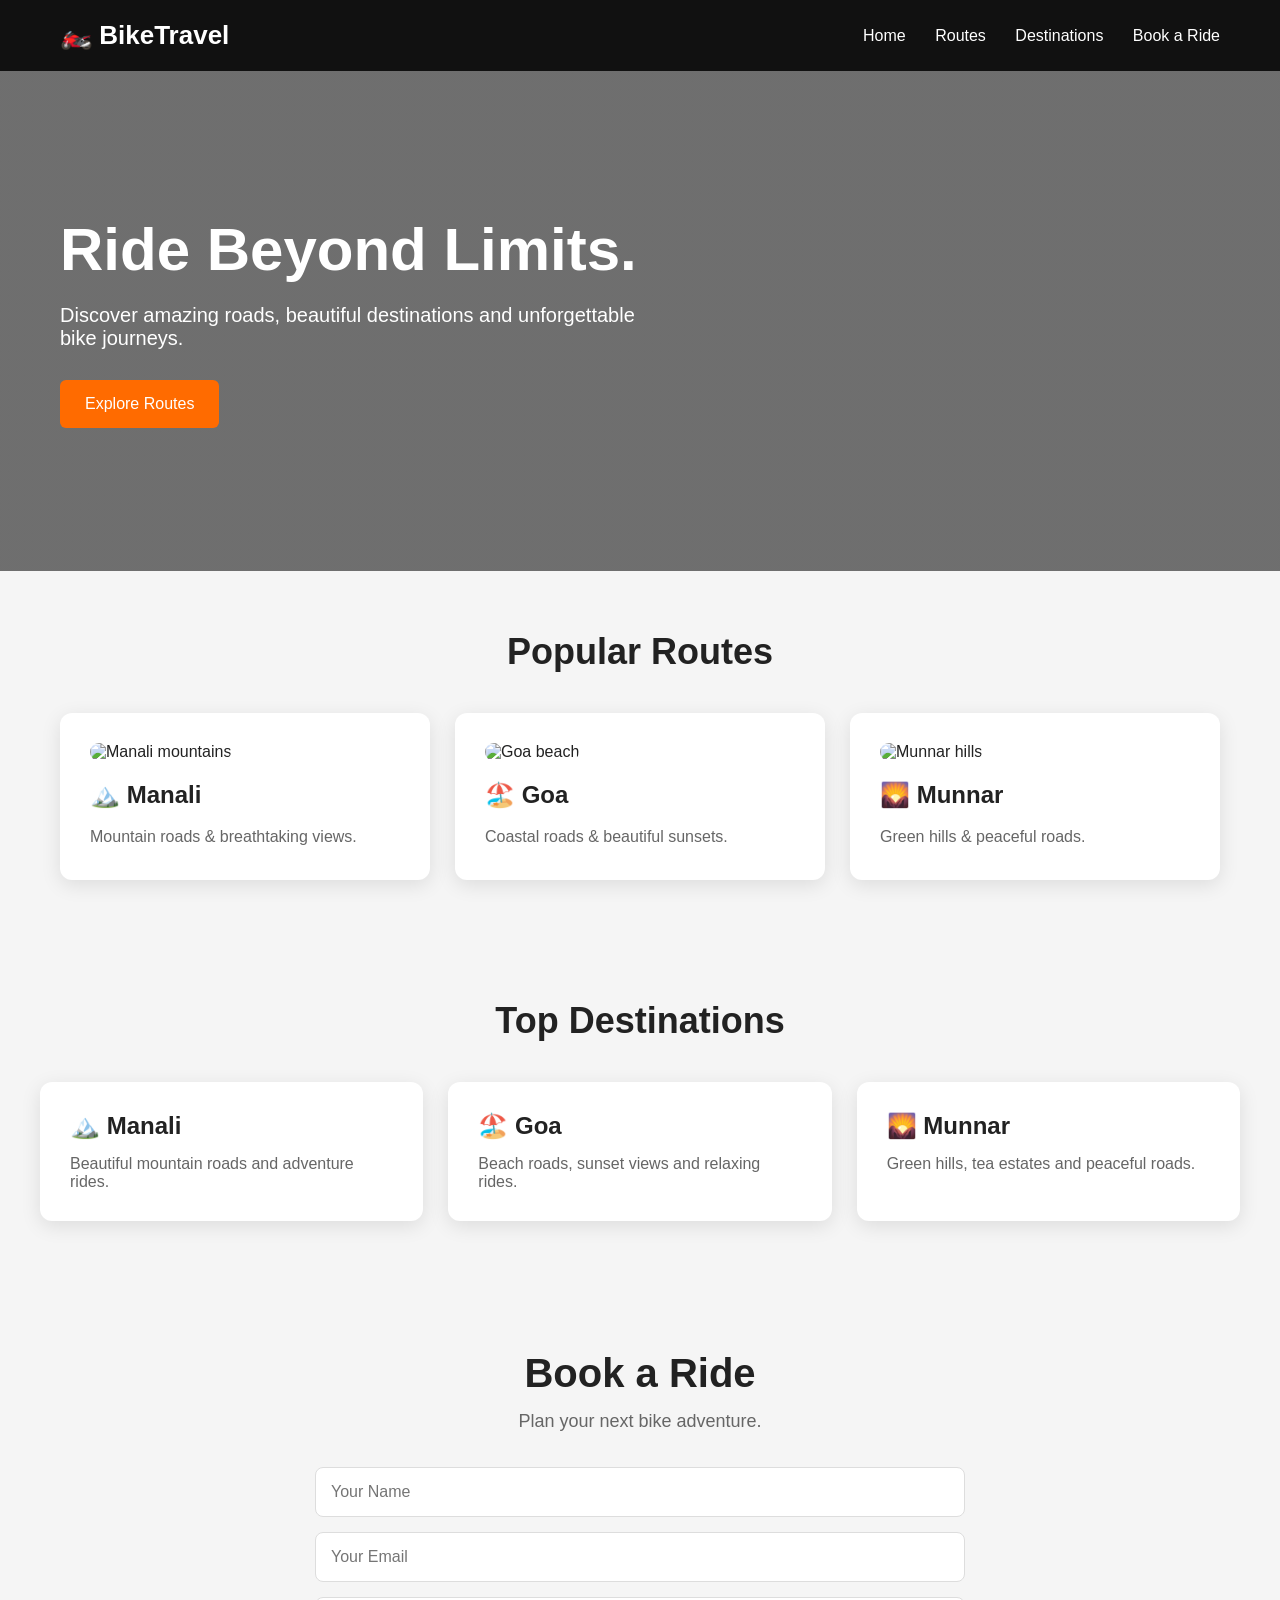
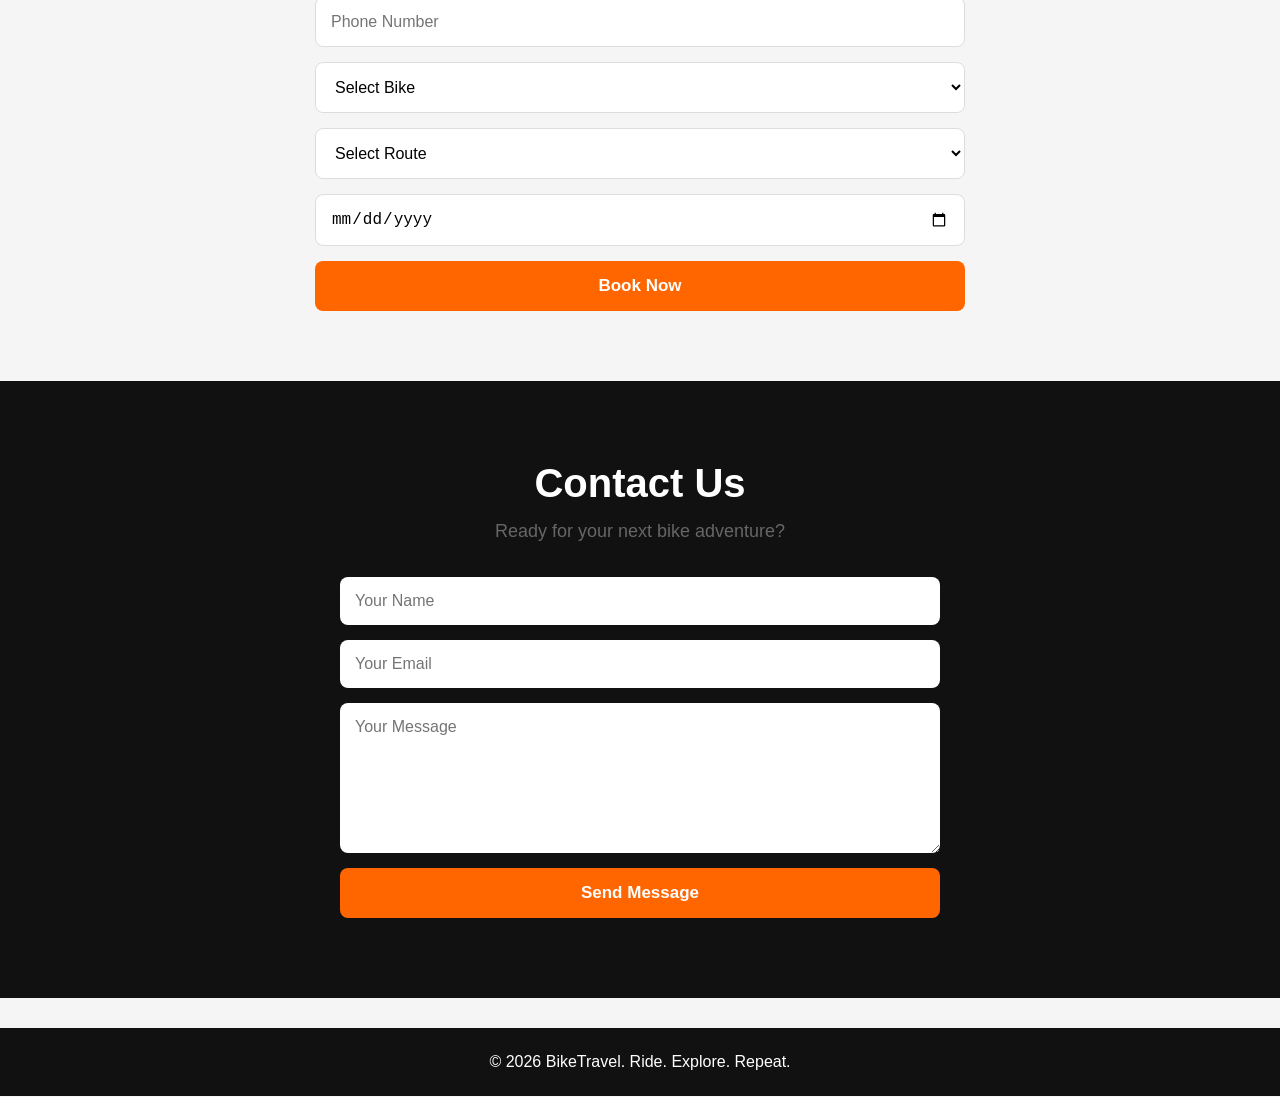
==== index.html @ e55d92ac "Initial commit" ====
<!DOCTYPE html>
<html lang="en">
<head>
    <meta charset="UTF-8">
    <meta name="viewport" content="width=device-width, initial-scale=1.0">
    <title>BikeTravel</title>
    <link rel="stylesheet" href="style.css">
</head>

<body>

    <nav>
        <h2>🏍️ BikeTravel</h2>

        <div>
            <a href="#home">Home</a>
            <a href="#routes">Routes</a>
            <a href="#destinations">Destinations</a>
            <a href="#booking">Book a Ride</a>
        </div>
    </nav>

    <section class="hero" id="home">
        <div>
            <h1>Ride Beyond Limits.</h1>
            <p>Discover amazing roads, beautiful destinations and unforgettable bike journeys.</p>
            <button onclick="document.querySelector('.routes').scrollIntoView({ behavior: 'smooth' })">
    Explore Routes
</button>
        </div>
    </section>

    <section class="routes" id="routes">
        <h2>Popular Routes</h2>
        
<div class="cards" style="display: grid; grid-template-columns: repeat(3, 1fr); gap: 25px;">
            <div class="card">
                 <img src="https://images.unsplash.com/photo-1470770841072-f978cf4d019e?auto=format&fit=crop&w=600&q=80" alt="Manali mountains">
                 <h3>🏔️ Manali</h3>
                 <p>Mountain roads & breathtaking views.</p>
             </div>
        
            <div class="card">
                  <img src="https://images.unsplash.com/photo-1512343879784-a960bf40e7f2?auto=format&fit=crop&w=600&q=80" alt="Goa beach">
                  <h3>🏖️ Goa</h3>
                  <p>Coastal roads & beautiful sunsets.</p>
            </div>
            
            <div class="card">
                <img src="https://images.unsplash.com/photo-1500534623283-312aade485b7?auto=format&fit=crop&w=600&q=80" alt="Munnar hills">
                <h3>🌄 Munnar</h3>
                <p>Green hills & peaceful roads.</p>
            </div>
        </div>
    </section>
    <section class="destinations" id="destinations">
    <h2>Top Destinations</h2>

    <div class="destination-box">

        <div class="destination">
            <h3>🏔️ Manali</h3>
            <p>Beautiful mountain roads and adventure rides.</p>
        </div>

        <div class="destination">
            <h3>🏖️ Goa</h3>
            <p>Beach roads, sunset views and relaxing rides.</p>
        </div>

        <div class="destination">
            <h3>🌄 Munnar</h3>
            <p>Green hills, tea estates and peaceful roads.</p>
        </div>

    </div>
</section>
<section class="booking" id="booking">
    <h2>Book a Ride</h2>
    <p>Plan your next bike adventure.</p>

    <form action="https://formspree.io/f/xppaoowz" method="POST">

        <input type="text" name="name" placeholder="Your Name" required>

        <input type="email" name="email" placeholder="Your Email" required>

        <input type="tel" name="phone" placeholder="Phone Number" required>
        
        <select name="bike" required>
            <option>Select Bike</option>
            <option>KTM</option>
            <option>Royal Enfield</option>
            <option>Yamaha</option>
            <option>TVS 100</option>
            <option>XPLUSE</option>
            <option>Bajaj: Pulsar N160, Dominar 400</option>
            <option> Splendor Plus</option>
            <option>Xtreme 125R</option>
            <option>CYCLE</option>
        </select>

        <select name="route" required>
            <option>Select Route</option>
            <option>Manali</option>
            <option>Goa</option>
            <option>Munnar</option>
        </select>

        <input type="date" name="date" required>

        <button type="submit">Book Now</button>
    </form>
</section>
<section class="contact" id="contact">
    <h2>Contact Us</h2>
    <p>Ready for your next bike adventure?</p>

    <form action="https://formspree.io/f/xppaoowz" method="POST">

        <input type="text" name="name" placeholder="Your Name" required>

        <input type="email" name="email" placeholder="Your Email" required>

        <textarea name="message" placeholder="Your Message" required></textarea>

        <button type="submit">Send Message</button>

    </form>
</section>

    <footer>
        <p>© 2026 BikeTravel. Ride. Explore. Repeat.</p>
    </footer>

    <script src="script.js"></script>
</body>
</html>
---- style.css ----
* {
    margin: 0;
    padding: 0;
    box-sizing: border-box;
}

body {
    font-family: Arial, sans-serif;
    background: #f5f5f5;
    color: #222;
}

/* Navbar */
nav {
    background: #111;
    color: white;
    padding: 20px 60px;
    display: flex;
    justify-content: space-between;
    align-items: center;

    position: sticky;
    top: 0;
    z-index: 1000;
    
}

nav h2 {
    font-size: 26px;
}

nav a {
    color: white;
    text-decoration: none;
    margin-left: 25px;
    font-size: 16px;
}

nav a:hover {
    color: #ff6b00;
}

/* Hero */
.hero {
    min-height: 500px;
    display: flex;
    align-items: center;
    padding: 60px;
    background: linear-gradient(
        rgba(0, 0, 0, 0.55),
        rgba(0, 0, 0, 0.55)
    ),
    url("https://images.unsplash.com/photo-1558981806-ec527fa84c39?auto=format&fit=crop&w=1600&q=80");

    background-size: cover;
    background-position: center;
    color: white;
}

.hero h1 {
    font-size: 60px;
    margin-bottom: 20px;
}

.hero p {
    font-size: 20px;
    max-width: 600px;
    margin-bottom: 30px;
}

.hero button {
    background: #ff6b00;
    color: white;
    border: none;
    padding: 15px 25px;
    font-size: 16px;
    border-radius: 6px;
    cursor: pointer;
}

.hero button:hover {
    background: #e85d00;
}

/* Routes */
.routes {
    padding: 60px;
}

.routes > h2 {
    text-align: center;
    font-size: 36px;
    margin-bottom: 40px;
}

.cards {
    display: grid;
    grid-template-columns: repeat(3, 1fr);
    gap: 25px;
}

.card {
    background: white;
    padding: 30px;
    border-radius: 12px;
    box-shadow: 0 5px 20px rgba(0, 0, 0, 0.1);
    transition: 0.3s;
}

.card:hover {
    transform: translateY(-8px);
}

.card h3 {
    font-size: 24px;
    margin-bottom: 15px;
}

.card p {
    color: #666;
    line-height: 1.6;
}

/* Footer */
footer {
    background: #111;
    color: white;
    text-align: center;
    padding: 25px;
    margin-top: 30px;
}

/* Mobile */
@media (max-width: 768px) {

    nav {
        padding: 20px;
        flex-direction: column;
        gap: 15px;
    }

    nav a {
        margin: 0 8px;
    }

    .hero {
        padding: 40px 25px;
    }

    .hero h1 {
        font-size: 42px;
    }

    .routes {
        padding: 40px 20px;
    }

    .cards {
        grid-template-columns: 1fr;
    }
}nav {
    background: #111;
    color: white;
    padding: 20px 60px;
    display: flex;
    justify-content: space-between;
    align-items: center;
}

nav h2 {
    font-size: 26px;
}

nav a {
    color: white;
    text-decoration: none;
    margin-left: 25px;
}

nav a:hover {
    color: #ff6b00;
}.hero {
    min-height: 500px;
    display: flex;
    align-items: center;
    padding: 60px;
    background: linear-gradient(
        rgba(0, 0, 0, 0.55),
        rgba(0, 0, 0, 0.55)
    ),
    url("https://images.unsplash.com/photo-1558981806-ec527fa84c39?auto=format&fit=crop&w=1600&q=80");
    background-size: cover;
    background-position: center;
    color: white;
}

.hero h1 {
    font-size: 60px;
    margin-bottom: 20px;
}

.hero p {
    font-size: 20px;
    max-width: 600px;
    margin-bottom: 30px;
}

.hero button {
    background: #ff6b00;
    color: white;
    border: none;
    padding: 15px 25px;
    font-size: 16px;
    border-radius: 6px;
    cursor: pointer;
}.routes {
    padding: 60px;
}

.routes > h2 {
    text-align: center;
    font-size: 36px;
    margin-bottom: 40px;
}

.cards {
    display: grid;
    grid-template-columns: repeat(3, 1fr);
    gap: 25px;
}

.card {
    background: white;
    padding: 30px;
    border-radius: 12px;
    box-shadow: 0 5px 20px rgba(0, 0, 0, 0.1);
}

.card h3 {
    font-size: 24px;
    margin-bottom: 15px;
}

.card p {
    color: #666;
    line-height: 1.6;
}

.card:hover {
    transform: translateY(-8px);
}footer {
    background: #111;
    color: white;
    text-align: center;
    padding: 25px;
    margin-top: 30px;
}@media (max-width: 768px) {

    nav {
        padding: 20px;
        flex-direction: column;
        gap: 15px;
    }

    nav a {
        margin: 0 8px;
    }

    .hero {
        padding: 40px 25px;
    }

    .hero h1 {
        font-size: 42px;
    }

    .routes {
        padding: 40px 20px;
    }

    .cards {
        grid-template-columns: 1fr;
    }
}

.card img {
    width: 100%;
    height: 220px;
    object-fit: cover;
    border-radius: 10px;
    margin-bottom: 20px;
}

.cards {
    display: grid !important;
    grid-template-columns: repeat(3, 1fr) !important;
    gap: 25px !important;
}/* Destinations */

.destinations {
    padding: 60px 40px;
    background: #f5f5f5;
}

.destinations h2 {
    text-align: center;
    font-size: 36px;
    margin-bottom: 40px;
}

.destination-box {
    display: grid;
    grid-template-columns: repeat(3, 1fr);
    gap: 25px;
}

.destination {
    background: white;
    padding: 30px;
    border-radius: 12px;
    box-shadow: 0 5px 20px rgba(0, 0, 0, 0.1);
}

.destination h3 {
    font-size: 24px;
    margin-bottom: 15px;
}

.destination p {
    color: #666;
    font-size: 16px;
}/* Contact */

.contact {
    padding: 60px 40px;
    text-align: center;
    background: white;
}

.contact h2 {
    font-size: 36px;
    margin-bottom: 15px;
}

.contact p {
    color: #666;
    margin-bottom: 30px;
}

.contact form {
    max-width: 600px;
    margin: auto;
    display: flex;
    flex-direction: column;
    gap: 15px;
}

.contact input,
.contact textarea {
    width: 100%;
    padding: 14px;
    border: 1px solid #ddd;
    border-radius: 8px;
    font-size: 16px;
    font-family: Arial, sans-serif;
}

.contact textarea {
    height: 130px;
    resize: vertical;
}

.contact button {
    padding: 14px;
    border: none;
    border-radius: 8px;
    background: #ff6b00;
    color: white;
    font-size: 16px;
    cursor: pointer;
}

.contact button:hover {
    background: #e55f00;
}/* Mobile Responsive */

@media (max-width: 768px) {

    nav {
        padding: 15px 20px;
        flex-direction: column;
        gap: 15px;
    }

    nav h2 {
        font-size: 22px;
    }

    nav div {
        display: flex;
        gap: 15px;
        flex-wrap: wrap;
        justify-content: center;
    }

    nav a {
        margin-left: 0;
        font-size: 14px;
    }

    .hero {
        min-height: 450px;
        padding: 30px 20px;
    }

    .hero h1 {
        font-size: 40px;
    }

    .hero p {
        font-size: 16px;
    }

    .routes {
        padding: 40px 20px;
    }

    .routes h2,
    .destinations h2,
    .contact h2 {
        font-size: 30px;
    }

    .cards {
        grid-template-columns: 1fr !important;
    }

    .card img {
        height: 200px;
    }

    .destinations {
        padding: 40px 20px;
    }

    .destination-box {
        grid-template-columns: 1fr;
    }

    .contact {
        padding: 40px 20px;
    }

    .contact form {
        width: 100%;
    }
}
@media (max-width: 768px) {
    .cards {
        grid-template-columns: 1fr !important;
    }

    .destination-box {
        grid-template-columns: 1fr;
    }

    nav {
        flex-direction: column;
        gap: 15px;
    }

    .hero h1 {
        font-size: 40px;
    }
}/* Contact Section */
.contact {
    padding: 80px 20px;
    text-align: center;
    background: #111;
    color: white;
}

.contact h2 {
    font-size: 40px;
    margin-bottom: 15px;
}

.contact p {
    font-size: 18px;
    margin-bottom: 35px;
}

.contact form {
    max-width: 600px;
    margin: auto;
    display: flex;
    flex-direction: column;
    gap: 15px;
}

.contact input,
.contact textarea {
    width: 100%;
    padding: 15px;
    border: none;
    border-radius: 8px;
    font-size: 16px;
}

.contact textarea {
    height: 150px;
    resize: vertical;
}

.contact button {
    padding: 15px;
    border: none;
    border-radius: 8px;
    background: #ff6600;
    color: white;
    font-size: 17px;
    font-weight: bold;
    cursor: pointer;
}

.contact button:hover {
    background: #e65c00;
}/* Booking Section */

.booking {
    padding: 70px 20px;
    text-align: center;
    background: #f5f5f5;
}

.booking h2 {
    font-size: 40px;
    margin-bottom: 15px;
}

.booking p {
    color: #666;
    font-size: 18px;
    margin-bottom: 35px;
}

.booking form {
    max-width: 650px;
    margin: auto;
    display: flex;
    flex-direction: column;
    gap: 15px;
}

.booking input,
.booking select {
    width: 100%;
    padding: 15px;
    border: 1px solid #ddd;
    border-radius: 8px;
    font-size: 16px;
    background: white;
}

.booking input:focus,
.booking select:focus {
    outline: none;
    border-color: #ff6600;
}

.booking button {
    padding: 15px;
    border: none;
    border-radius: 8px;
    background: #ff6600;
    color: white;
    font-size: 17px;
    font-weight: bold;
    cursor: pointer;
}

.booking button:hover {
    background: #e65c00;
}
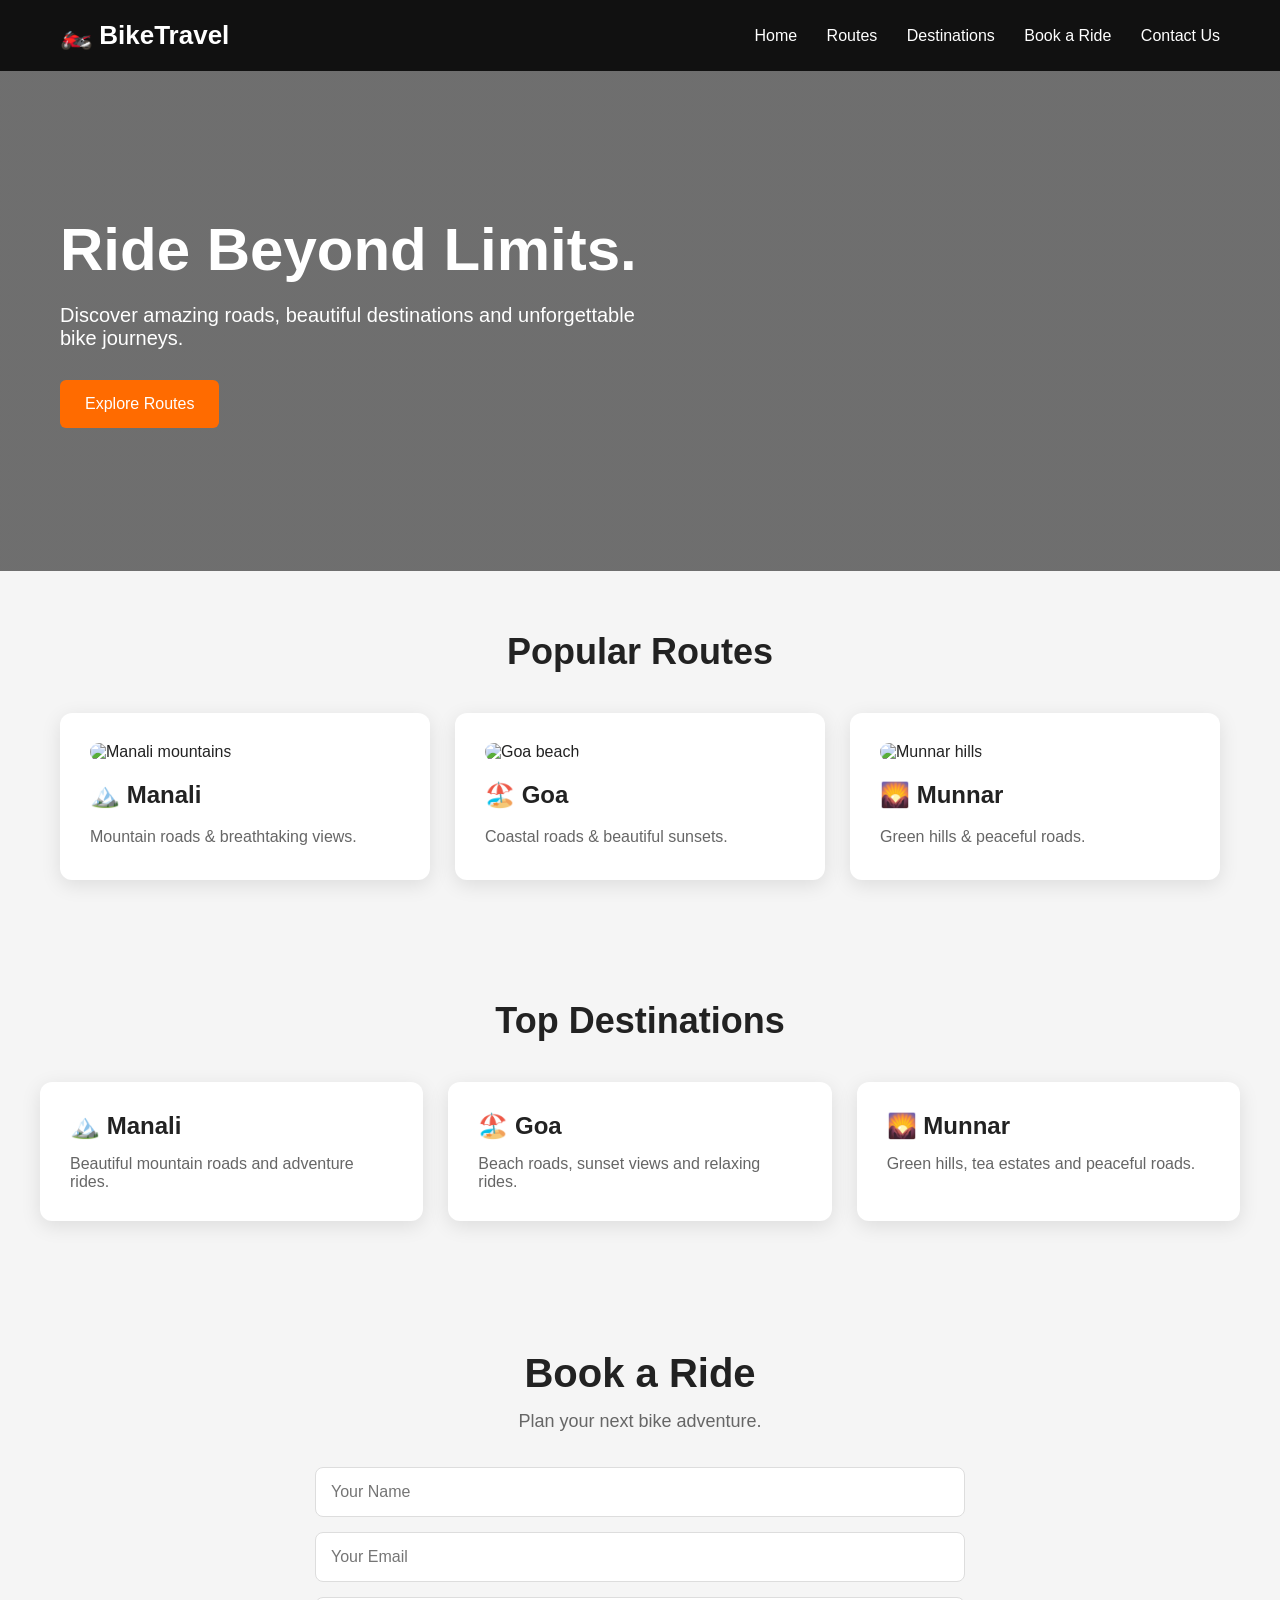
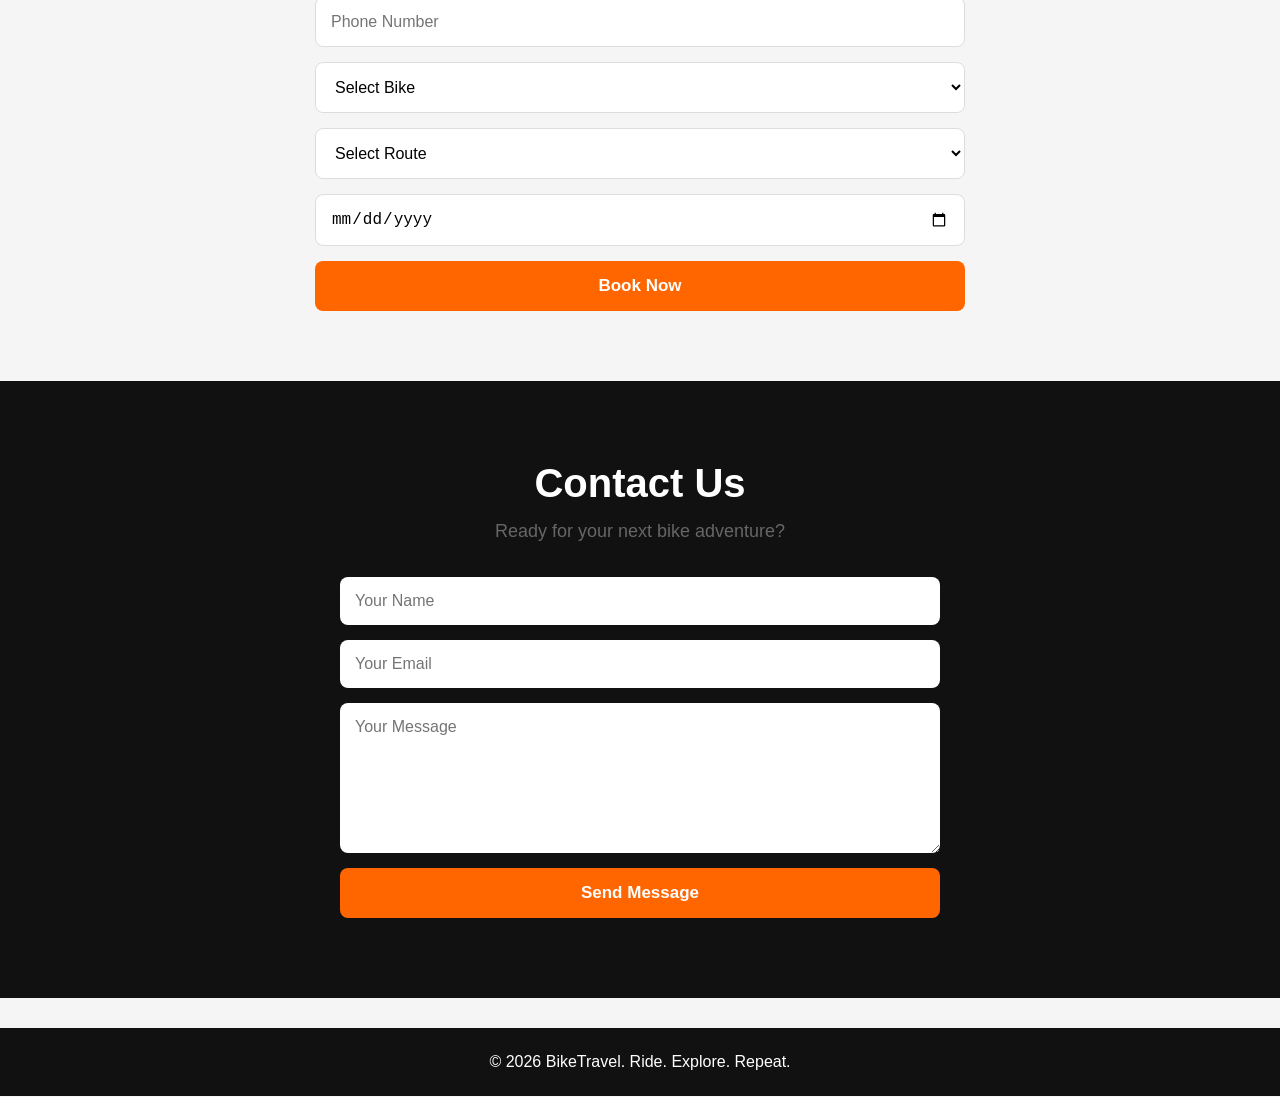
==== commit 31049c02: "Update Formspree form" ====
--- a/index.html
+++ b/index.html
@@ -17,6 +17,7 @@
             <a href="#routes">Routes</a>
             <a href="#destinations">Destinations</a>
             <a href="#booking">Book a Ride</a>
+            <a href="#contact">Contact Us</a>
         </div>
     </nav>
 
@@ -79,7 +80,7 @@
     <h2>Book a Ride</h2>
     <p>Plan your next bike adventure.</p>
 
-    <form action="https://formspree.io/f/xppaoowz" method="POST">
+    <form action="https://formspree.io/f/xzepklan" method="POST">
 
         <input type="text" name="name" placeholder="Your Name" required>
 
@@ -118,6 +119,8 @@
 
     <form action="https://formspree.io/f/xppaoowz" method="POST">
 
+        <input type="hidden" name="_next" value="https://rajeshe7302-hue.github.io/bike-travel/success.html">
+
         <input type="text" name="name" placeholder="Your Name" required>
 
         <input type="email" name="email" placeholder="Your Email" required>
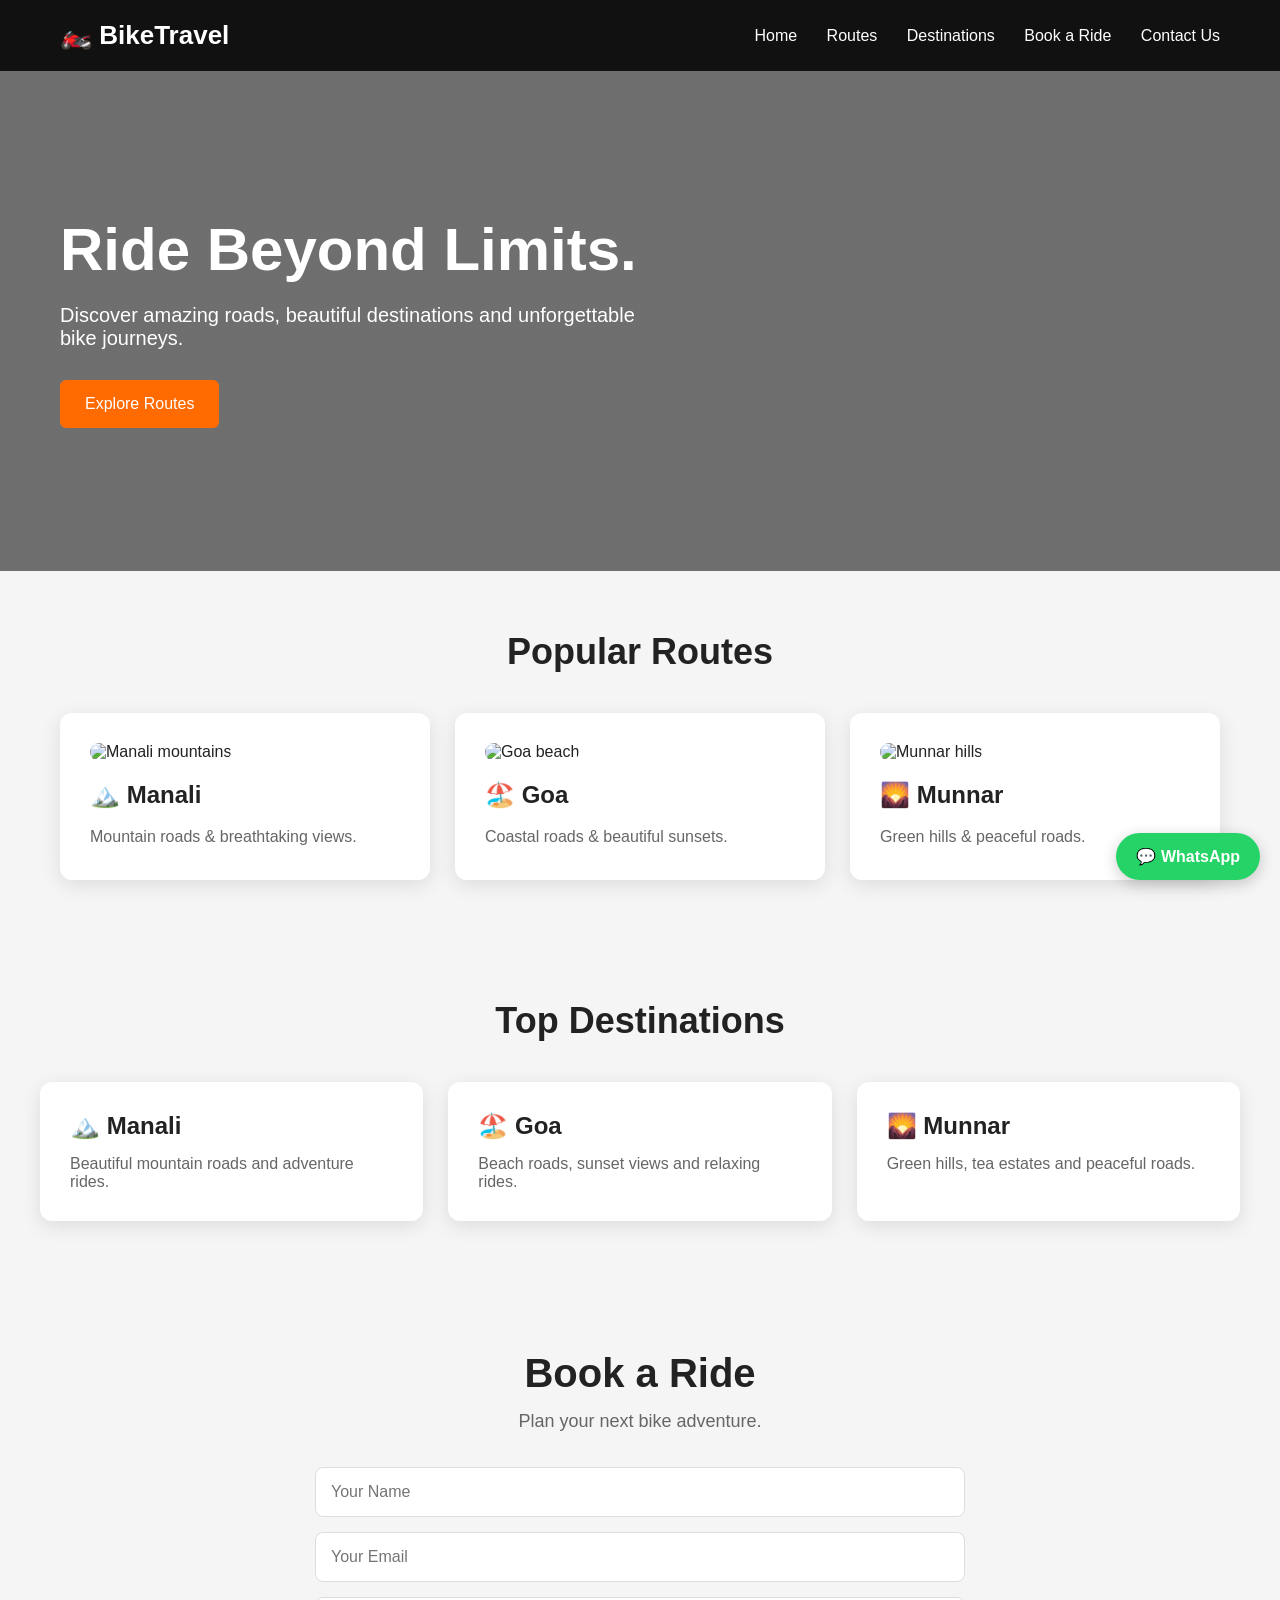
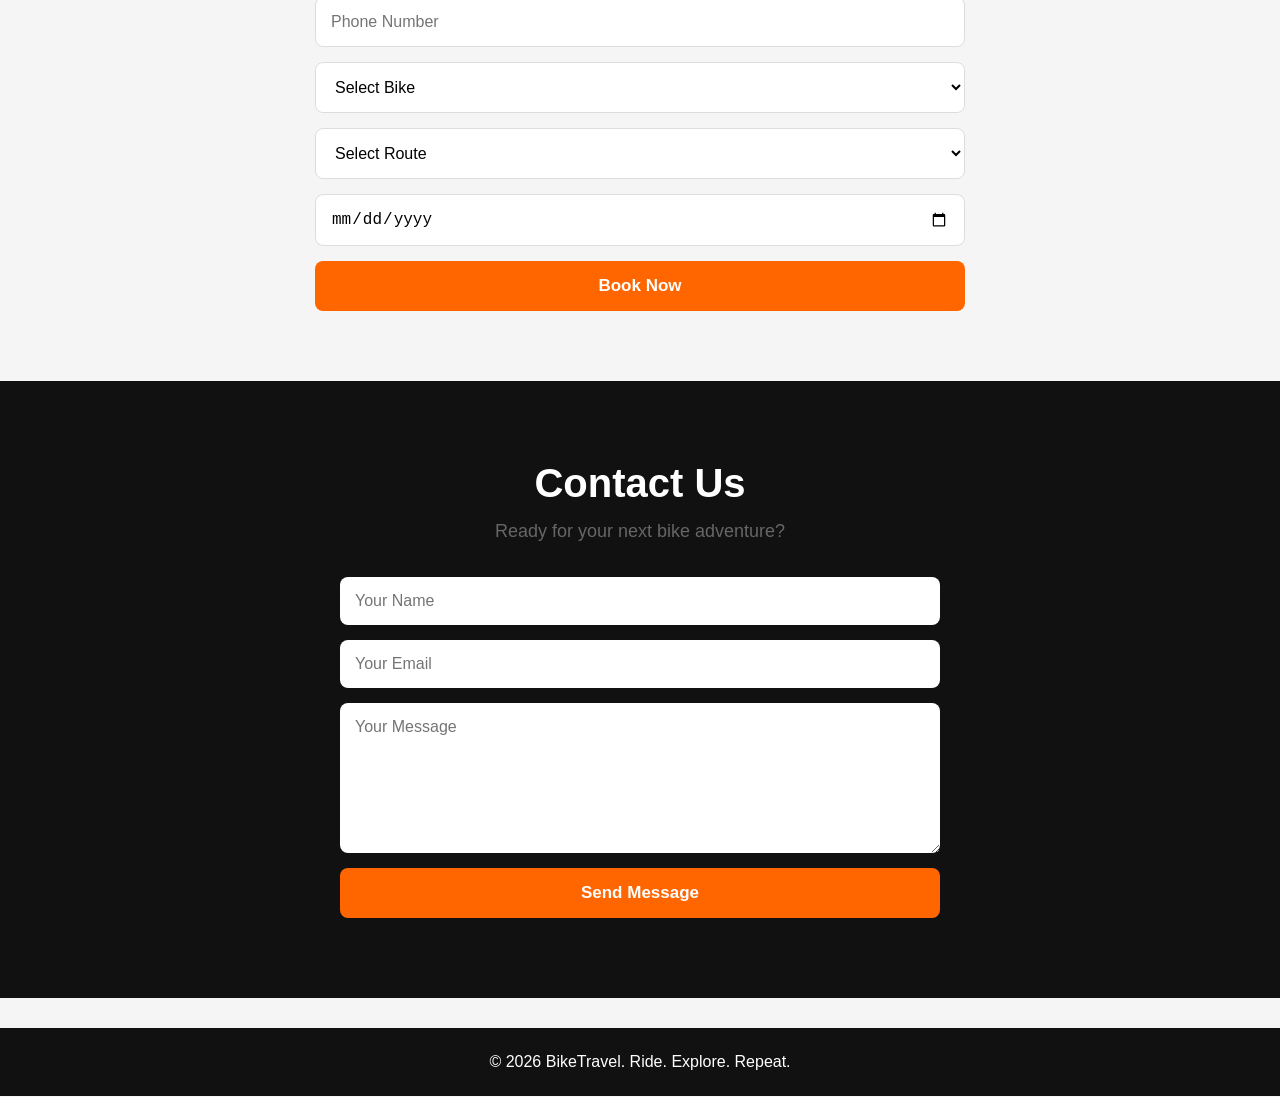
==== commit 806b5143: "Add WhatsApp button" ====
--- a/index.html
+++ b/index.html
@@ -6,7 +6,11 @@
     <title>BikeTravel</title>
     <link rel="stylesheet" href="style.css">
 </head>
-
+<a href="https://wa.me/6383222488"
+   target="_blank"
+   class="whatsapp-btn">
+    💬 WhatsApp
+</a>
 <body>
 
     <nav>
--- a/style.css
+++ b/style.css
@@ -581,4 +581,44 @@
 
 .booking button:hover {
     background: #e65c00;
+}/* WhatsApp Button */
+
+.whatsapp-btn {
+    position: fixed;
+    right: 20px;
+    bottom: 20px;
+    background: #25D366;
+    color: white;
+    padding: 14px 20px;
+    border-radius: 50px;
+    text-decoration: none;
+    font-weight: bold;
+    font-size: 16px;
+    box-shadow: 0 4px 15px rgba(0, 0, 0, 0.2);
+    z-index: 9999;
+}
+
+.whatsapp-btn:hover {
+    background: #1ebe5d;
+    transform: translateY(-2px);
+}/* WhatsApp Button */
+
+.whatsapp-btn {
+    position: fixed;
+    right: 20px;
+    bottom: 20px;
+    background: #25D366;
+    color: white;
+    padding: 14px 20px;
+    border-radius: 50px;
+    text-decoration: none;
+    font-weight: bold;
+    font-size: 16px;
+    box-shadow: 0 4px 15px rgba(0, 0, 0, 0.2);
+    z-index: 9999;
+}
+
+.whatsapp-btn:hover {
+    background: #1ebe5d;
+    transform: translateY(-2px);
 }
